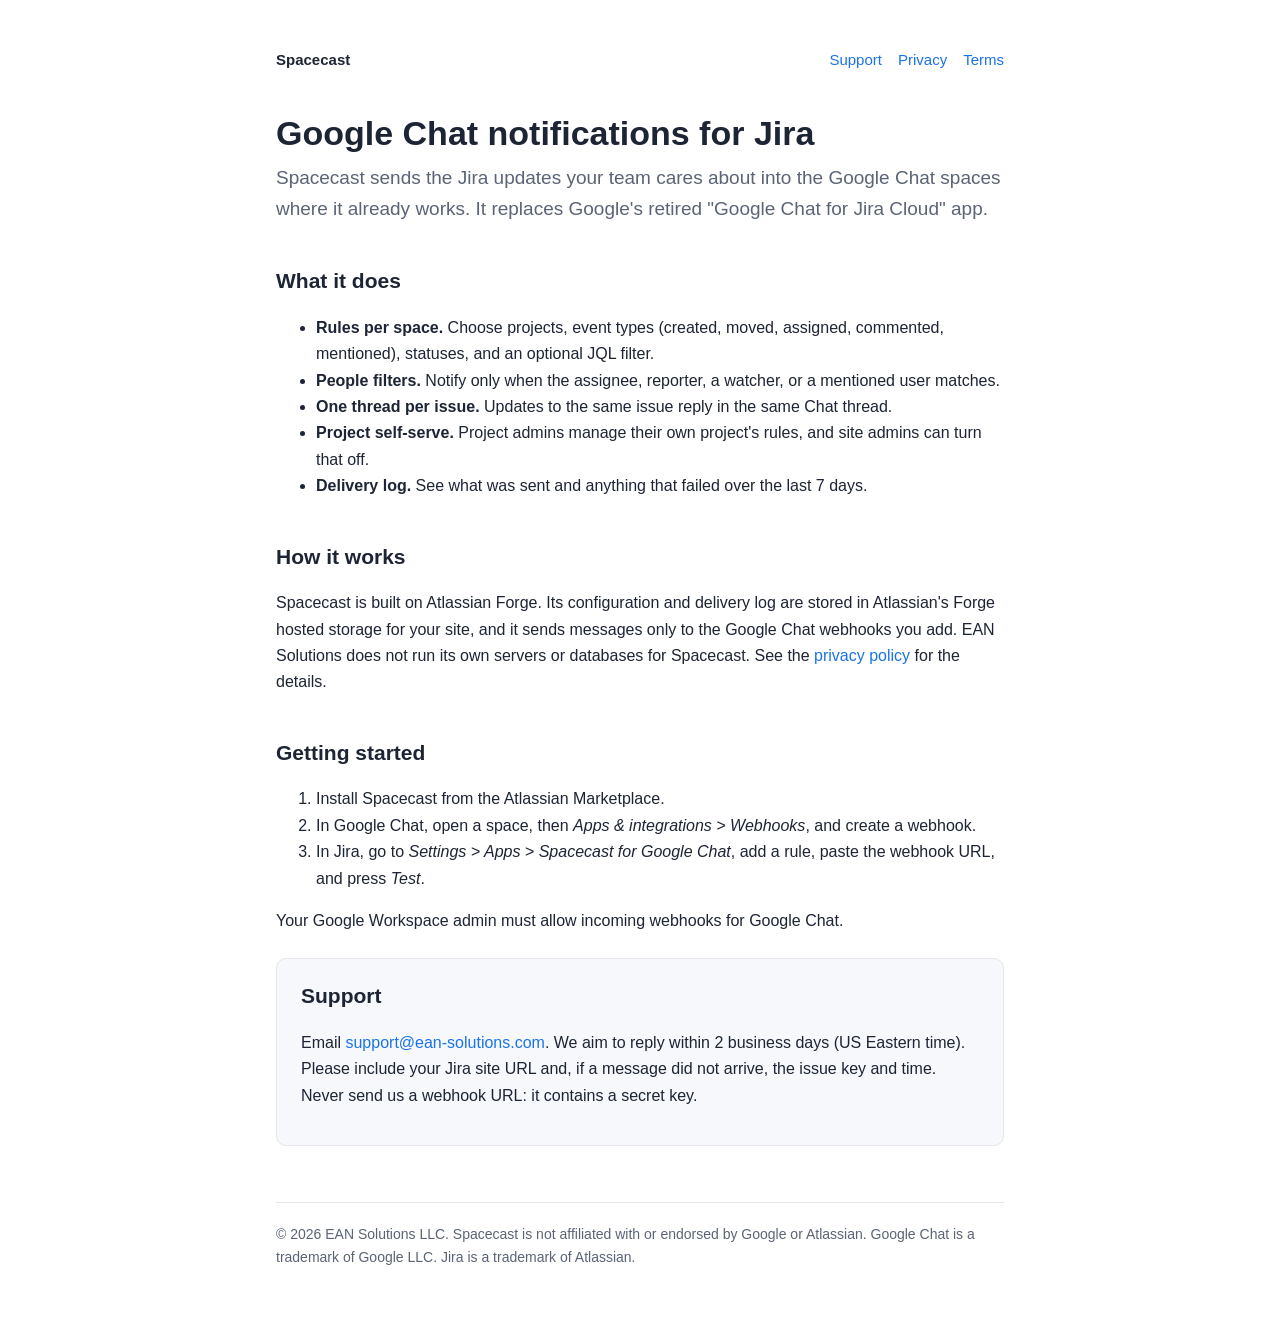
==== spacecast/index.html @ 5c9a68e7 "Add Spacecast homepage, privacy policy, and terms" ====
<!DOCTYPE html>
<html lang="en">
<head>
  <meta charset="utf-8" />
  <meta name="viewport" content="width=device-width, initial-scale=1" />
  <title>Spacecast for Google Chat</title>
  <meta name="description" content="Spacecast posts filtered Jira notifications into Google Chat spaces. Built by EAN Solutions LLC." />
  <link rel="stylesheet" href="style.css" />
</head>
<body>
<main>
  <nav>
    <a class="brand" href="./">Spacecast</a>
    <a href="#support">Support</a>
    <a href="privacy.html">Privacy</a>
    <a href="terms.html">Terms</a>
  </nav>

  <h1>Google Chat notifications for Jira</h1>
  <p class="lede">Spacecast sends the Jira updates your team cares about into the Google Chat spaces where it already works. It replaces Google's retired "Google Chat for Jira Cloud" app.</p>

  <h2>What it does</h2>
  <ul>
    <li><strong>Rules per space.</strong> Choose projects, event types (created, moved, assigned, commented, mentioned), statuses, and an optional JQL filter.</li>
    <li><strong>People filters.</strong> Notify only when the assignee, reporter, a watcher, or a mentioned user matches.</li>
    <li><strong>One thread per issue.</strong> Updates to the same issue reply in the same Chat thread.</li>
    <li><strong>Project self-serve.</strong> Project admins manage their own project's rules, and site admins can turn that off.</li>
    <li><strong>Delivery log.</strong> See what was sent and anything that failed over the last 7 days.</li>
  </ul>

  <h2>How it works</h2>
  <p>Spacecast is built on Atlassian Forge. Its configuration and delivery log are stored in Atlassian's Forge hosted storage for your site, and it sends messages only to the Google Chat webhooks you add. EAN Solutions does not run its own servers or databases for Spacecast. See the <a href="privacy.html">privacy policy</a> for the details.</p>

  <h2>Getting started</h2>
  <ol>
    <li>Install Spacecast from the Atlassian Marketplace.</li>
    <li>In Google Chat, open a space, then <em>Apps &amp; integrations &gt; Webhooks</em>, and create a webhook.</li>
    <li>In Jira, go to <em>Settings &gt; Apps &gt; Spacecast for Google Chat</em>, add a rule, paste the webhook URL, and press <em>Test</em>.</li>
  </ol>
  <p>Your Google Workspace admin must allow incoming webhooks for Google Chat.</p>

  <div class="card" id="support">
    <h2 style="margin-top:0">Support</h2>
    <p>Email <a href="mailto:support@ean-solutions.com">support@ean-solutions.com</a>. We aim to reply within 2 business days (US Eastern time). Please include your Jira site URL and, if a message did not arrive, the issue key and time. Never send us a webhook URL: it contains a secret key.</p>
  </div>

  <footer>
    &copy; 2026 EAN Solutions LLC. Spacecast is not affiliated with or endorsed by Google or Atlassian. Google Chat is a trademark of Google LLC. Jira is a trademark of Atlassian.
  </footer>
</main>
</body>
</html>
---- spacecast/style.css ----
:root {
  --bg: #ffffff;
  --text: #1d2433;
  --muted: #5b6475;
  --accent: #1a73e8;
  --rule: #e3e6eb;
  --card: #f6f8fb;
}

@media (prefers-color-scheme: dark) {
  :root {
    --bg: #12151b;
    --text: #e6e9ef;
    --muted: #9aa3b2;
    --accent: #8ab4f8;
    --rule: #2a2f39;
    --card: #1a1e26;
  }
}

* { box-sizing: border-box; }

body {
  margin: 0;
  background: var(--bg);
  color: var(--text);
  font: 16px/1.65 -apple-system, BlinkMacSystemFont, "Segoe UI", Roboto, Helvetica, Arial, sans-serif;
}

main {
  max-width: 760px;
  margin: 0 auto;
  padding: 48px 16px 64px;
}

nav {
  display: flex;
  flex-wrap: wrap;
  gap: 16px;
  margin-bottom: 40px;
  font-size: 15px;
}

nav .brand { font-weight: 700; color: var(--text); margin-right: auto; }

a { color: var(--accent); text-decoration: none; }
a:hover { text-decoration: underline; }

h1 { font-size: 34px; line-height: 1.2; margin: 0 0 8px; }
h2 { font-size: 21px; margin: 40px 0 8px; }
h3 { font-size: 17px; margin: 24px 0 4px; }

.lede { font-size: 19px; color: var(--muted); margin: 0 0 32px; }
.updated { color: var(--muted); font-size: 14px; margin: 0 0 32px; }

.card {
  background: var(--card);
  border: 1px solid var(--rule);
  border-radius: 10px;
  padding: 20px 24px;
  margin: 24px 0;
}

table { width: 100%; border-collapse: collapse; margin: 16px 0; font-size: 15px; }
th, td { text-align: left; vertical-align: top; padding: 10px 12px 10px 0; border-bottom: 1px solid var(--rule); }
th { font-weight: 600; }

.caps { text-transform: uppercase; font-size: 14px; }

footer {
  margin-top: 56px;
  padding-top: 20px;
  border-top: 1px solid var(--rule);
  color: var(--muted);
  font-size: 14px;
}

@media (max-width: 560px) {
  h1 { font-size: 28px; }
  table, thead, tbody, tr, th, td { display: block; }
  thead { display: none; }
  td { border-bottom: none; padding: 2px 0; }
  tr { border-bottom: 1px solid var(--rule); padding: 10px 0; }
}
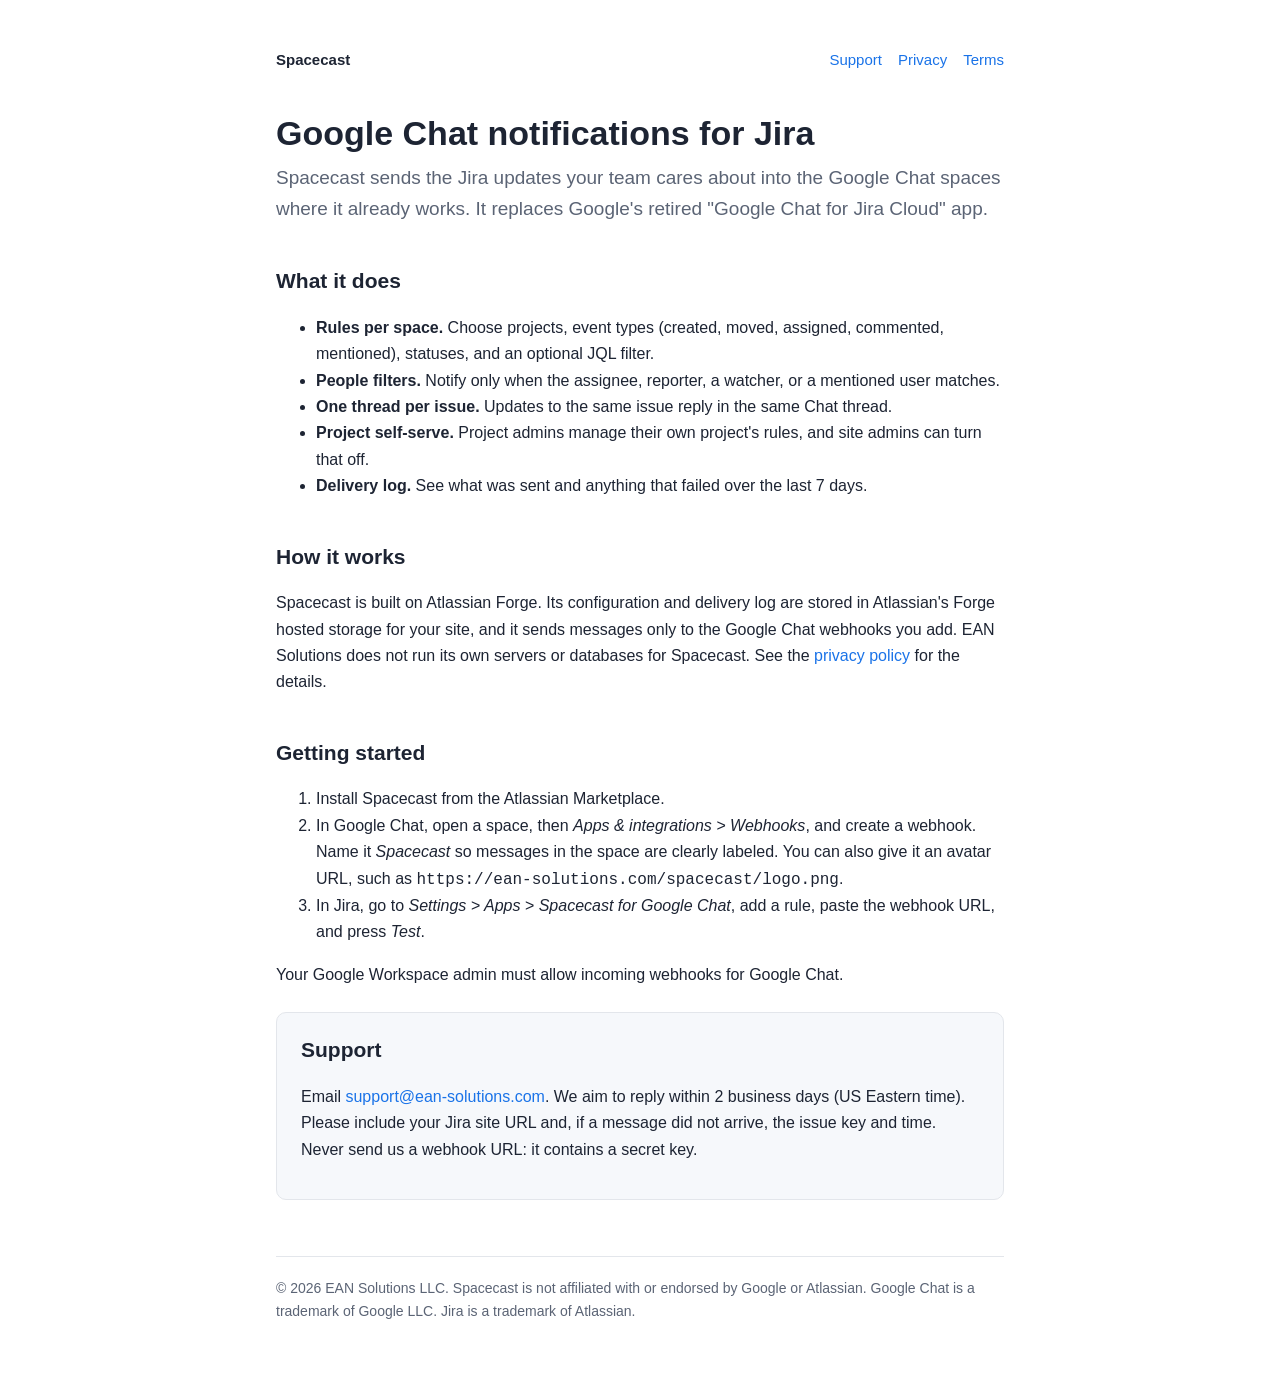
==== commit 72ad8721: "Spacecast: add Data Processing Addendum with SCCs, webhook naming tip" ====
--- a/spacecast/index.html
+++ b/spacecast/index.html
@@ -34,7 +34,7 @@
   <h2>Getting started</h2>
   <ol>
     <li>Install Spacecast from the Atlassian Marketplace.</li>
-    <li>In Google Chat, open a space, then <em>Apps &amp; integrations &gt; Webhooks</em>, and create a webhook.</li>
+    <li>In Google Chat, open a space, then <em>Apps &amp; integrations &gt; Webhooks</em>, and create a webhook. Name it <em>Spacecast</em> so messages in the space are clearly labeled. You can also give it an avatar URL, such as <code>https://ean-solutions.com/spacecast/logo.png</code>.</li>
     <li>In Jira, go to <em>Settings &gt; Apps &gt; Spacecast for Google Chat</em>, add a rule, paste the webhook URL, and press <em>Test</em>.</li>
   </ol>
   <p>Your Google Workspace admin must allow incoming webhooks for Google Chat.</p>
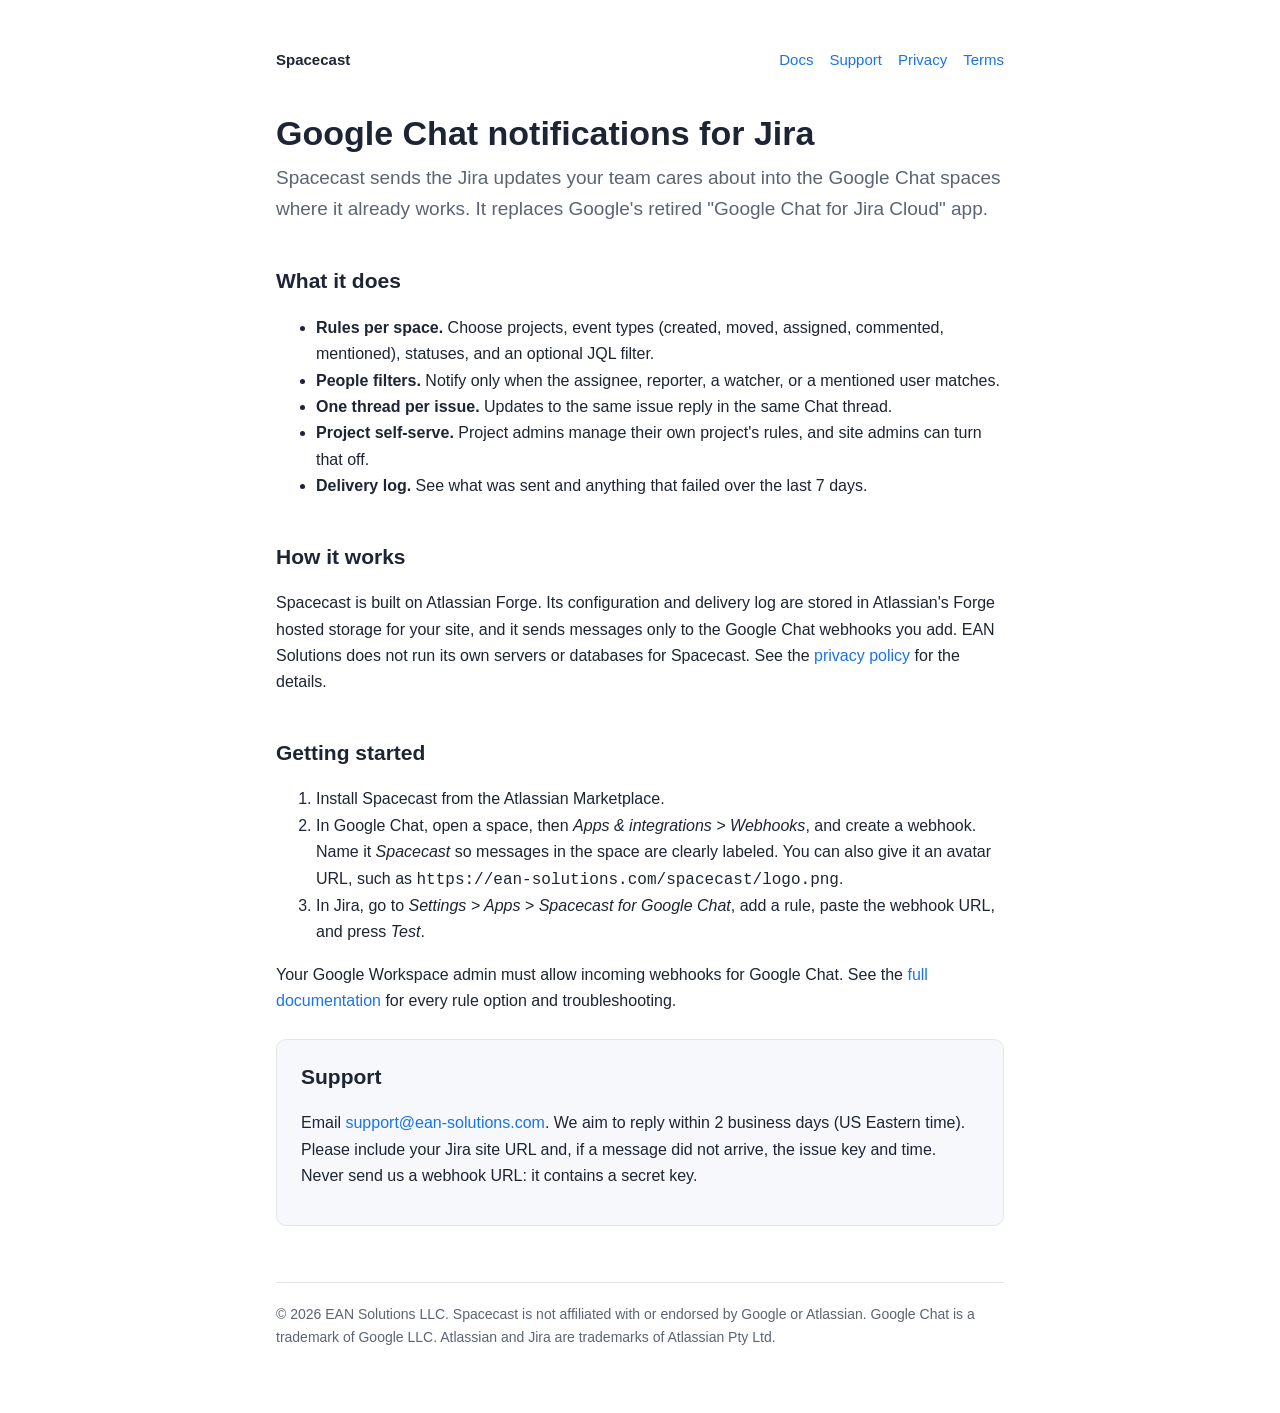
==== commit b8202b9e: "Spacecast: add full documentation page, Docs nav link, Atlassian trademark line Co-Authored-By: Clau" ====
--- a/spacecast/index.html
+++ b/spacecast/index.html
@@ -11,6 +11,7 @@
 <main>
   <nav>
     <a class="brand" href="./">Spacecast</a>
+    <a href="docs.html">Docs</a>
     <a href="#support">Support</a>
     <a href="privacy.html">Privacy</a>
     <a href="terms.html">Terms</a>
@@ -37,7 +38,7 @@
     <li>In Google Chat, open a space, then <em>Apps &amp; integrations &gt; Webhooks</em>, and create a webhook. Name it <em>Spacecast</em> so messages in the space are clearly labeled. You can also give it an avatar URL, such as <code>https://ean-solutions.com/spacecast/logo.png</code>.</li>
     <li>In Jira, go to <em>Settings &gt; Apps &gt; Spacecast for Google Chat</em>, add a rule, paste the webhook URL, and press <em>Test</em>.</li>
   </ol>
-  <p>Your Google Workspace admin must allow incoming webhooks for Google Chat.</p>
+  <p>Your Google Workspace admin must allow incoming webhooks for Google Chat. See the <a href="docs.html">full documentation</a> for every rule option and troubleshooting.</p>
 
   <div class="card" id="support">
     <h2 style="margin-top:0">Support</h2>
@@ -45,7 +46,7 @@
   </div>
 
   <footer>
-    &copy; 2026 EAN Solutions LLC. Spacecast is not affiliated with or endorsed by Google or Atlassian. Google Chat is a trademark of Google LLC. Jira is a trademark of Atlassian.
+    &copy; 2026 EAN Solutions LLC. Spacecast is not affiliated with or endorsed by Google or Atlassian. Google Chat is a trademark of Google LLC. Atlassian and Jira are trademarks of Atlassian Pty Ltd.
   </footer>
 </main>
 </body>
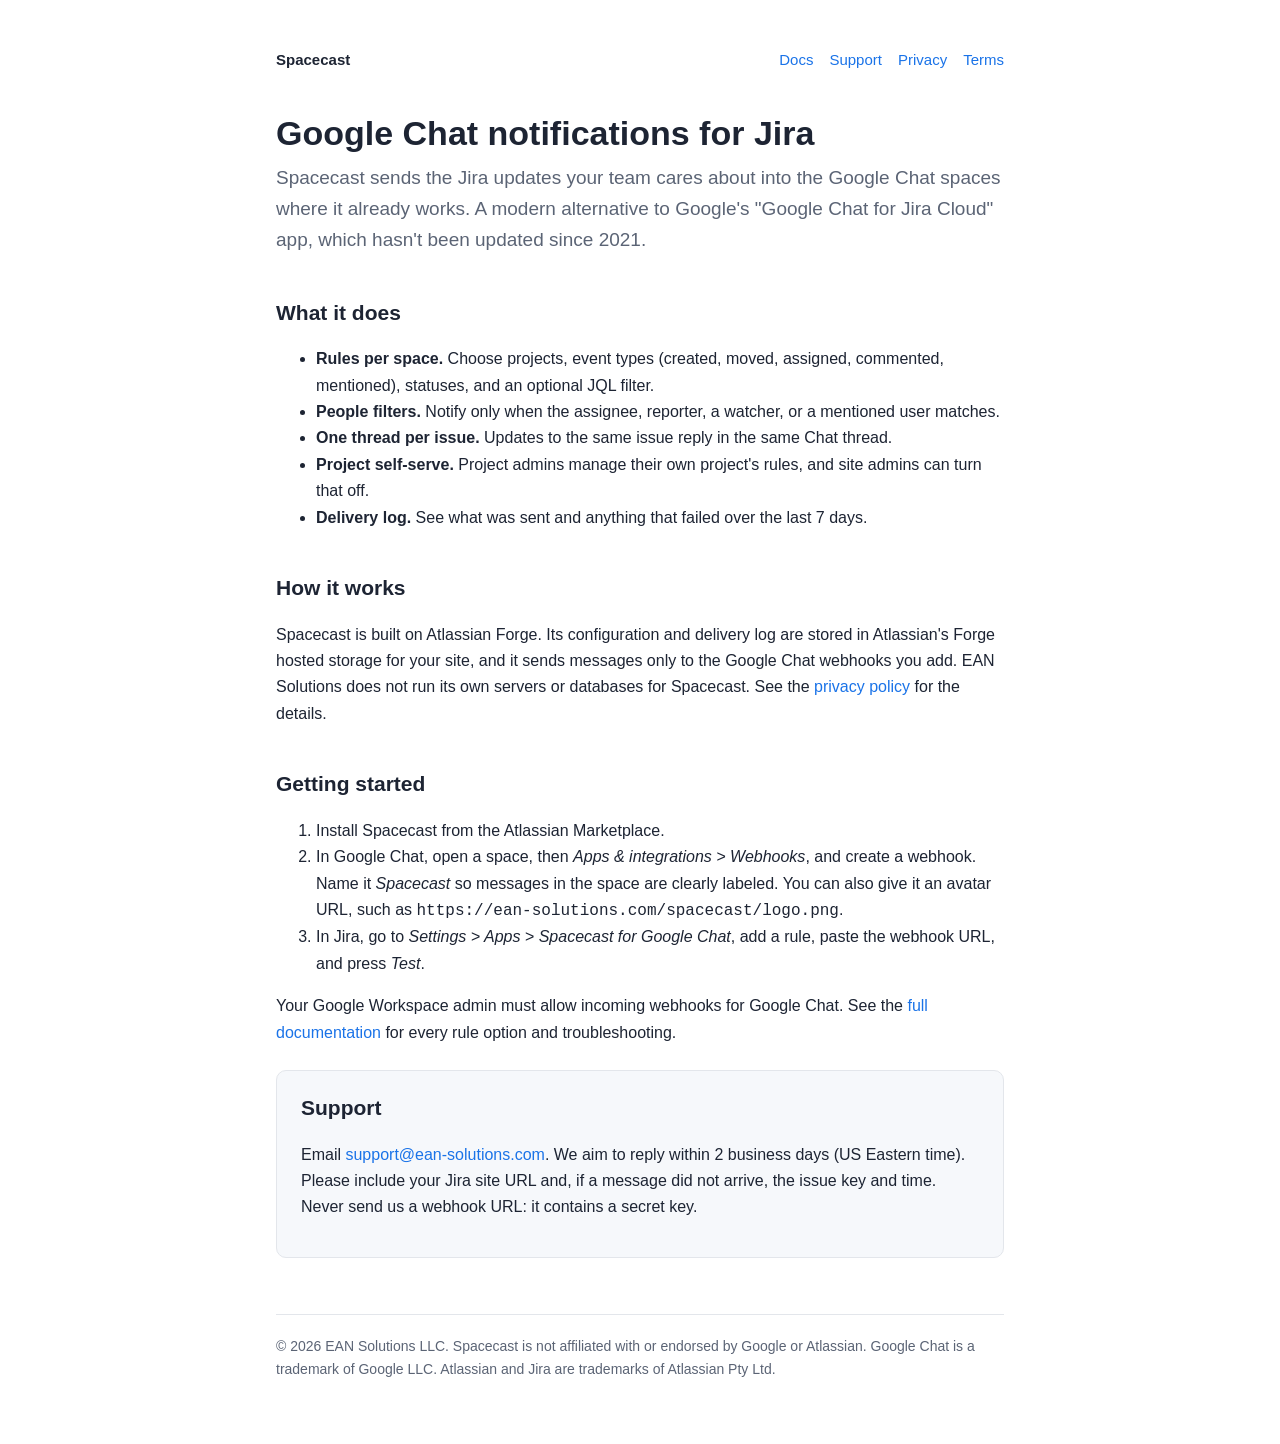
==== commit 5414b4d0: "Spacecast: describe Google's app accurately (not updated since 2021, not retired) Co-Authored-By: Cl" ====
--- a/spacecast/index.html
+++ b/spacecast/index.html
@@ -18,7 +18,7 @@
   </nav>
 
   <h1>Google Chat notifications for Jira</h1>
-  <p class="lede">Spacecast sends the Jira updates your team cares about into the Google Chat spaces where it already works. It replaces Google's retired "Google Chat for Jira Cloud" app.</p>
+  <p class="lede">Spacecast sends the Jira updates your team cares about into the Google Chat spaces where it already works. A modern alternative to Google's "Google Chat for Jira Cloud" app, which hasn't been updated since 2021.</p>
 
   <h2>What it does</h2>
   <ul>
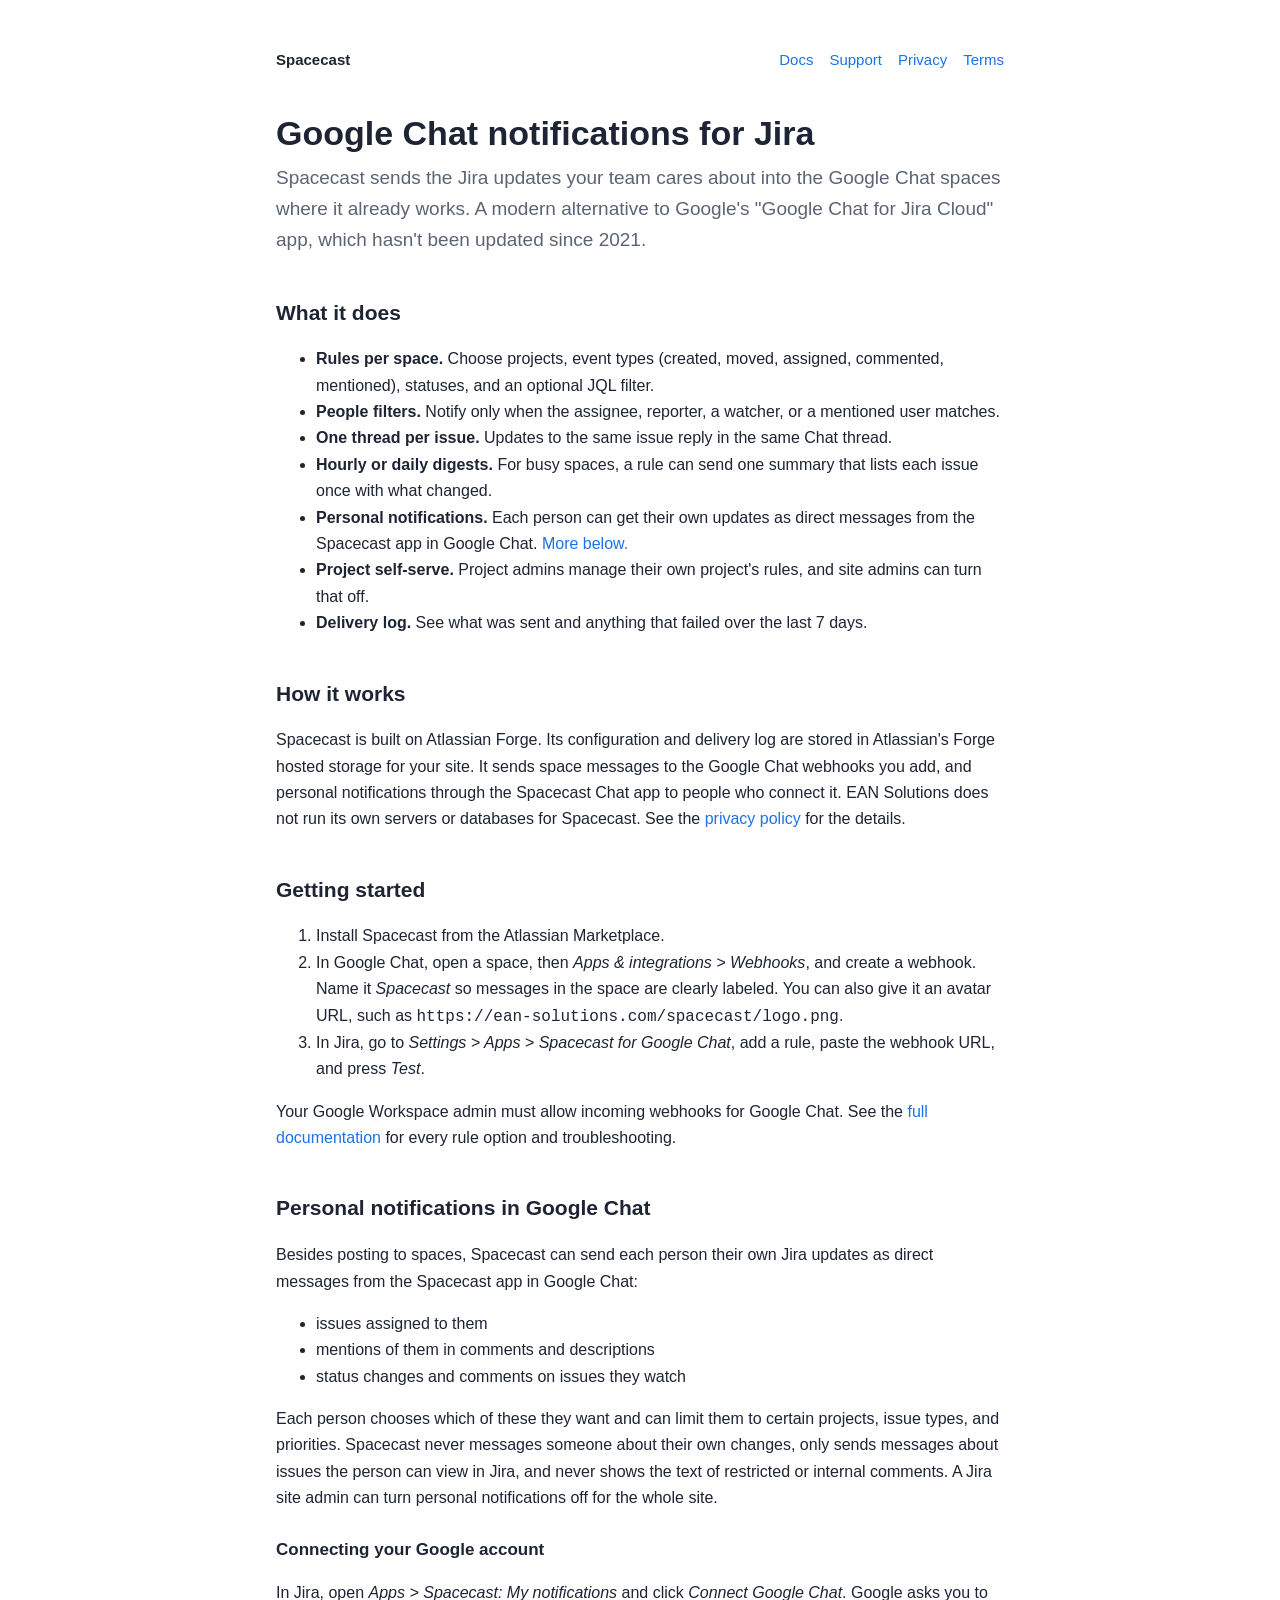
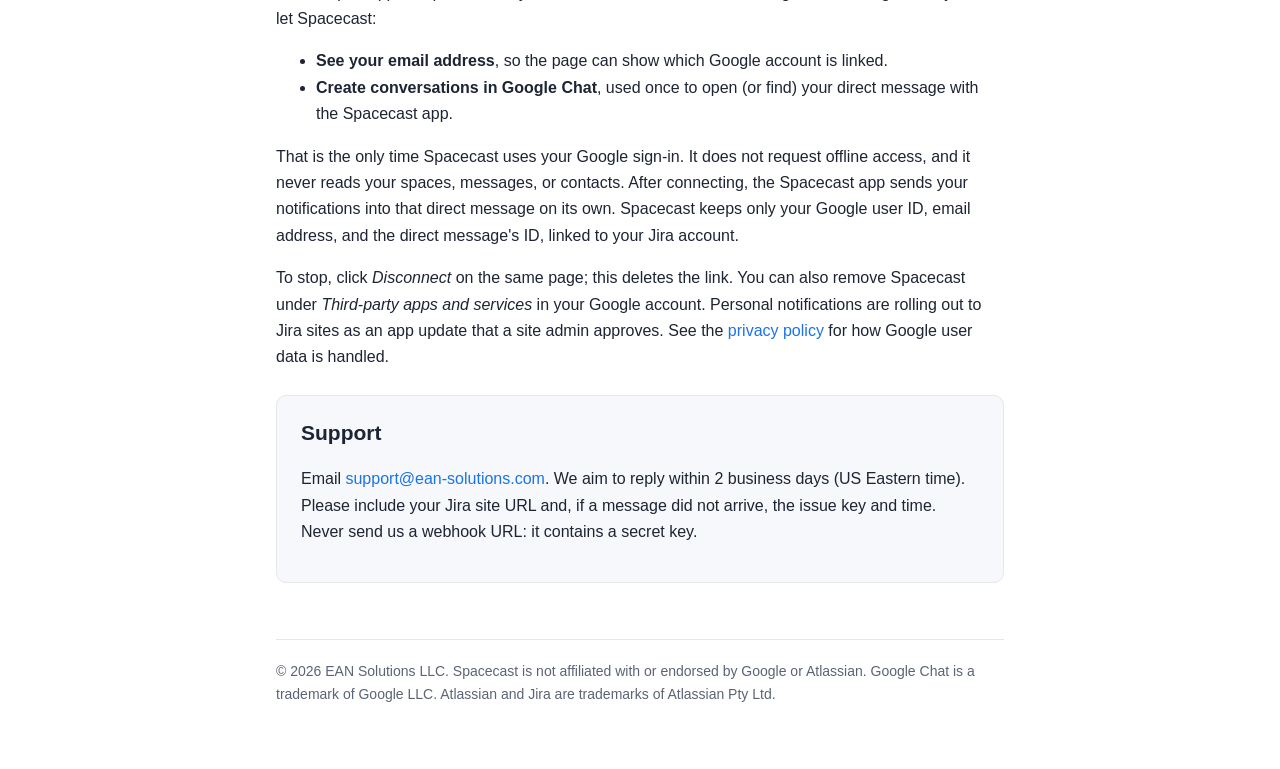
==== commit 77bedb48: "Spacecast site: personal notifications section and digest docs Co-Authored-By: Claude Opus 5.5 <nore" ====
--- a/spacecast/index.html
+++ b/spacecast/index.html
@@ -25,12 +25,14 @@
     <li><strong>Rules per space.</strong> Choose projects, event types (created, moved, assigned, commented, mentioned), statuses, and an optional JQL filter.</li>
     <li><strong>People filters.</strong> Notify only when the assignee, reporter, a watcher, or a mentioned user matches.</li>
     <li><strong>One thread per issue.</strong> Updates to the same issue reply in the same Chat thread.</li>
+    <li><strong>Hourly or daily digests.</strong> For busy spaces, a rule can send one summary that lists each issue once with what changed.</li>
+    <li><strong>Personal notifications.</strong> Each person can get their own updates as direct messages from the Spacecast app in Google Chat. <a href="#personal">More below.</a></li>
     <li><strong>Project self-serve.</strong> Project admins manage their own project's rules, and site admins can turn that off.</li>
     <li><strong>Delivery log.</strong> See what was sent and anything that failed over the last 7 days.</li>
   </ul>
 
   <h2>How it works</h2>
-  <p>Spacecast is built on Atlassian Forge. Its configuration and delivery log are stored in Atlassian's Forge hosted storage for your site, and it sends messages only to the Google Chat webhooks you add. EAN Solutions does not run its own servers or databases for Spacecast. See the <a href="privacy.html">privacy policy</a> for the details.</p>
+  <p>Spacecast is built on Atlassian Forge. Its configuration and delivery log are stored in Atlassian's Forge hosted storage for your site. It sends space messages to the Google Chat webhooks you add, and personal notifications through the Spacecast Chat app to people who connect it. EAN Solutions does not run its own servers or databases for Spacecast. See the <a href="privacy.html">privacy policy</a> for the details.</p>
 
   <h2>Getting started</h2>
   <ol>
@@ -39,6 +41,23 @@
     <li>In Jira, go to <em>Settings &gt; Apps &gt; Spacecast for Google Chat</em>, add a rule, paste the webhook URL, and press <em>Test</em>.</li>
   </ol>
   <p>Your Google Workspace admin must allow incoming webhooks for Google Chat. See the <a href="docs.html">full documentation</a> for every rule option and troubleshooting.</p>
+
+  <h2 id="personal">Personal notifications in Google Chat</h2>
+  <p>Besides posting to spaces, Spacecast can send each person their own Jira updates as direct messages from the Spacecast app in Google Chat:</p>
+  <ul>
+    <li>issues assigned to them</li>
+    <li>mentions of them in comments and descriptions</li>
+    <li>status changes and comments on issues they watch</li>
+  </ul>
+  <p>Each person chooses which of these they want and can limit them to certain projects, issue types, and priorities. Spacecast never messages someone about their own changes, only sends messages about issues the person can view in Jira, and never shows the text of restricted or internal comments. A Jira site admin can turn personal notifications off for the whole site.</p>
+  <h3>Connecting your Google account</h3>
+  <p>In Jira, open <em>Apps &gt; Spacecast: My notifications</em> and click <em>Connect Google Chat</em>. Google asks you to let Spacecast:</p>
+  <ul>
+    <li><strong>See your email address</strong>, so the page can show which Google account is linked.</li>
+    <li><strong>Create conversations in Google Chat</strong>, used once to open (or find) your direct message with the Spacecast app.</li>
+  </ul>
+  <p>That is the only time Spacecast uses your Google sign-in. It does not request offline access, and it never reads your spaces, messages, or contacts. After connecting, the Spacecast app sends your notifications into that direct message on its own. Spacecast keeps only your Google user ID, email address, and the direct message's ID, linked to your Jira account.</p>
+  <p>To stop, click <em>Disconnect</em> on the same page; this deletes the link. You can also remove Spacecast under <em>Third-party apps and services</em> in your Google account. Personal notifications are rolling out to Jira sites as an app update that a site admin approves. See the <a href="privacy.html">privacy policy</a> for how Google user data is handled.</p>
 
   <div class="card" id="support">
     <h2 style="margin-top:0">Support</h2>
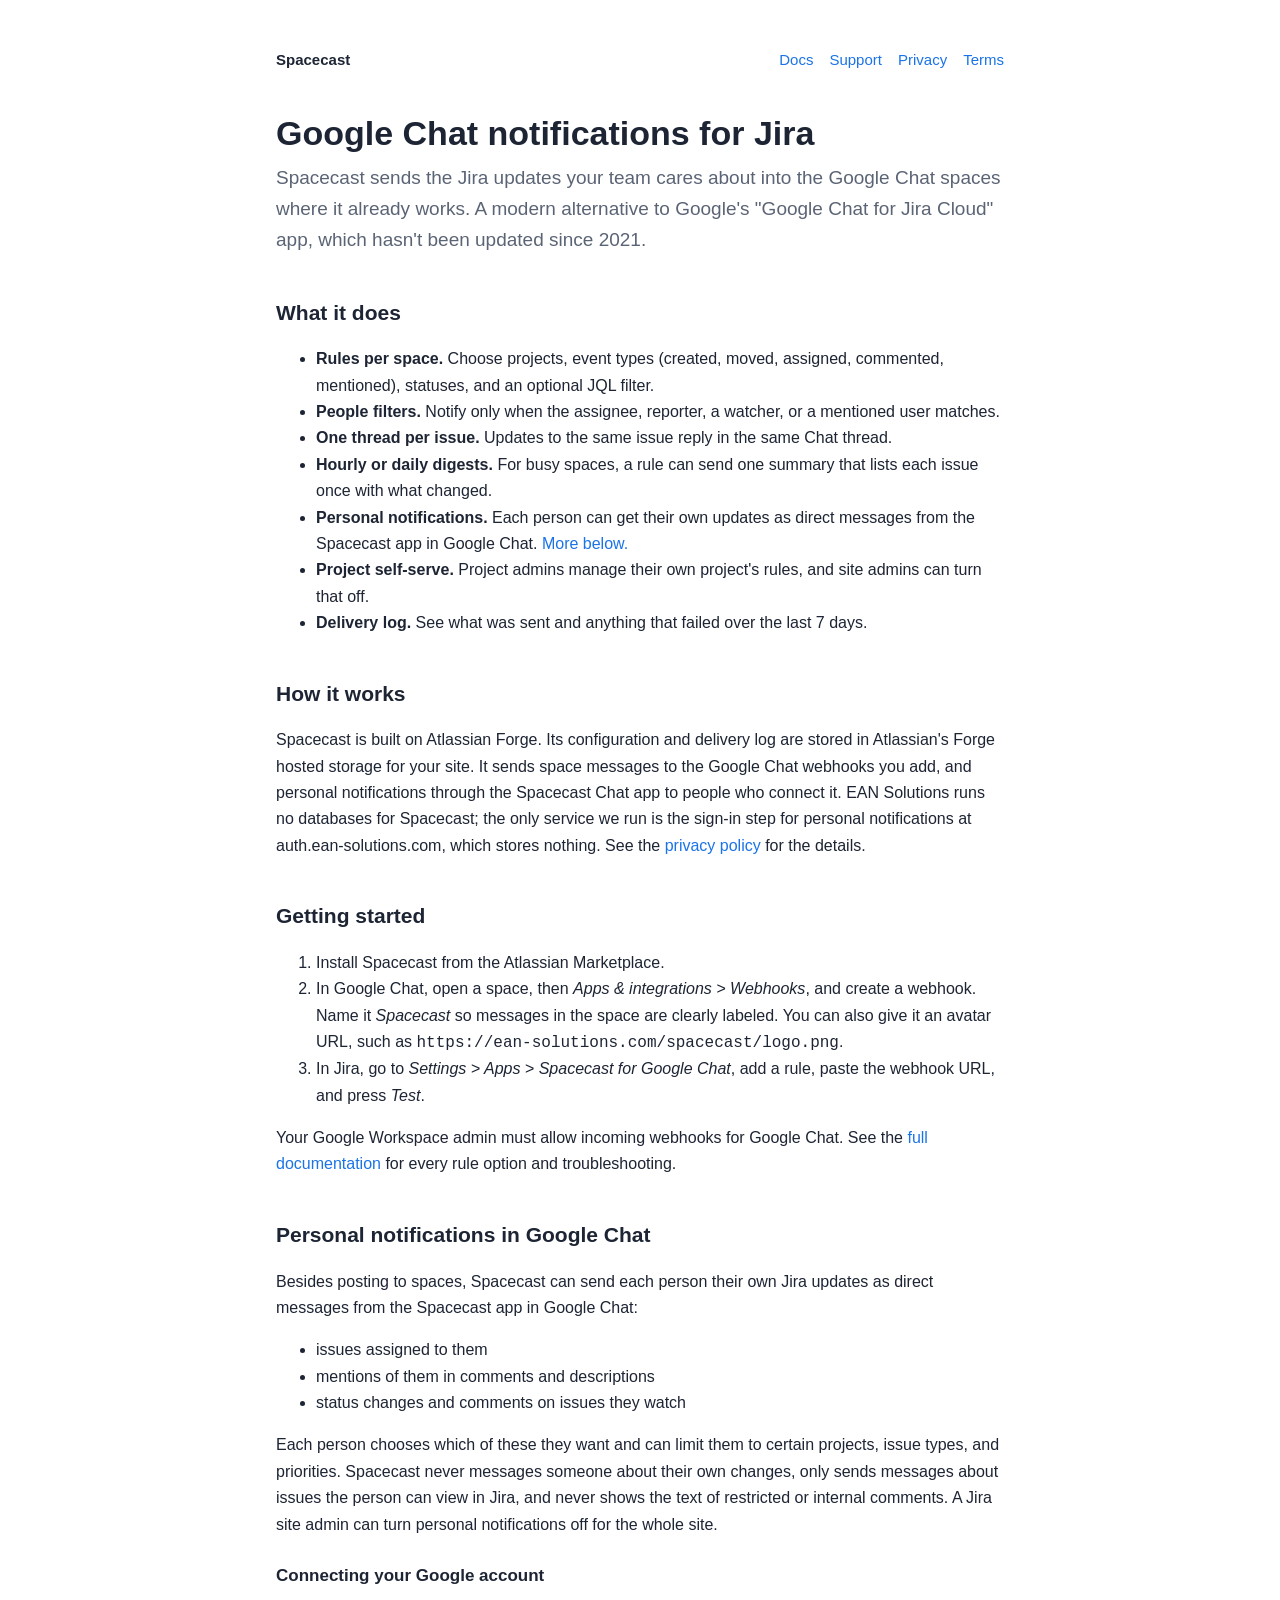
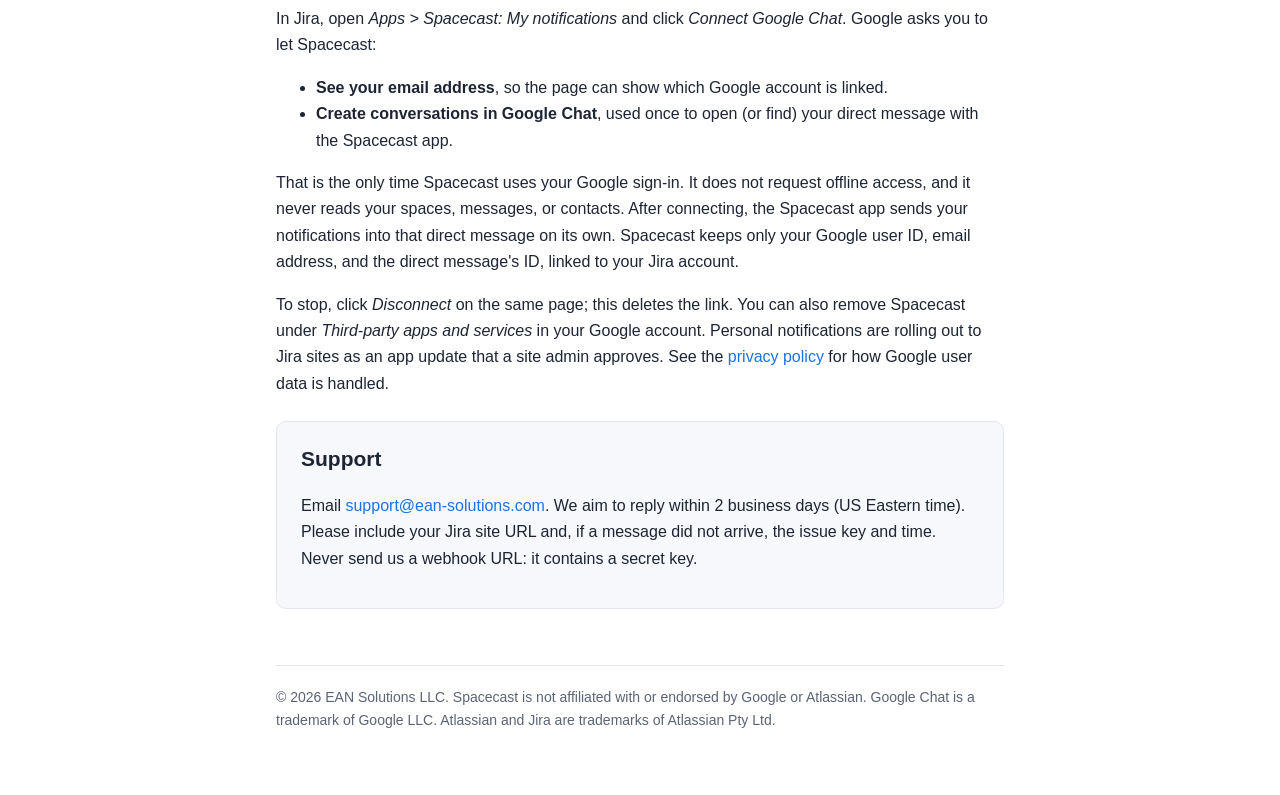
==== commit ad685972: "Spacecast: describe the sign-in relay (Vercel sub-processor) in privacy, DPA, site, docs Co-Authored" ====
--- a/spacecast/index.html
+++ b/spacecast/index.html
@@ -32,7 +32,7 @@
   </ul>
 
   <h2>How it works</h2>
-  <p>Spacecast is built on Atlassian Forge. Its configuration and delivery log are stored in Atlassian's Forge hosted storage for your site. It sends space messages to the Google Chat webhooks you add, and personal notifications through the Spacecast Chat app to people who connect it. EAN Solutions does not run its own servers or databases for Spacecast. See the <a href="privacy.html">privacy policy</a> for the details.</p>
+  <p>Spacecast is built on Atlassian Forge. Its configuration and delivery log are stored in Atlassian's Forge hosted storage for your site. It sends space messages to the Google Chat webhooks you add, and personal notifications through the Spacecast Chat app to people who connect it. EAN Solutions runs no databases for Spacecast; the only service we run is the sign-in step for personal notifications at auth.ean-solutions.com, which stores nothing. See the <a href="privacy.html">privacy policy</a> for the details.</p>
 
   <h2>Getting started</h2>
   <ol>
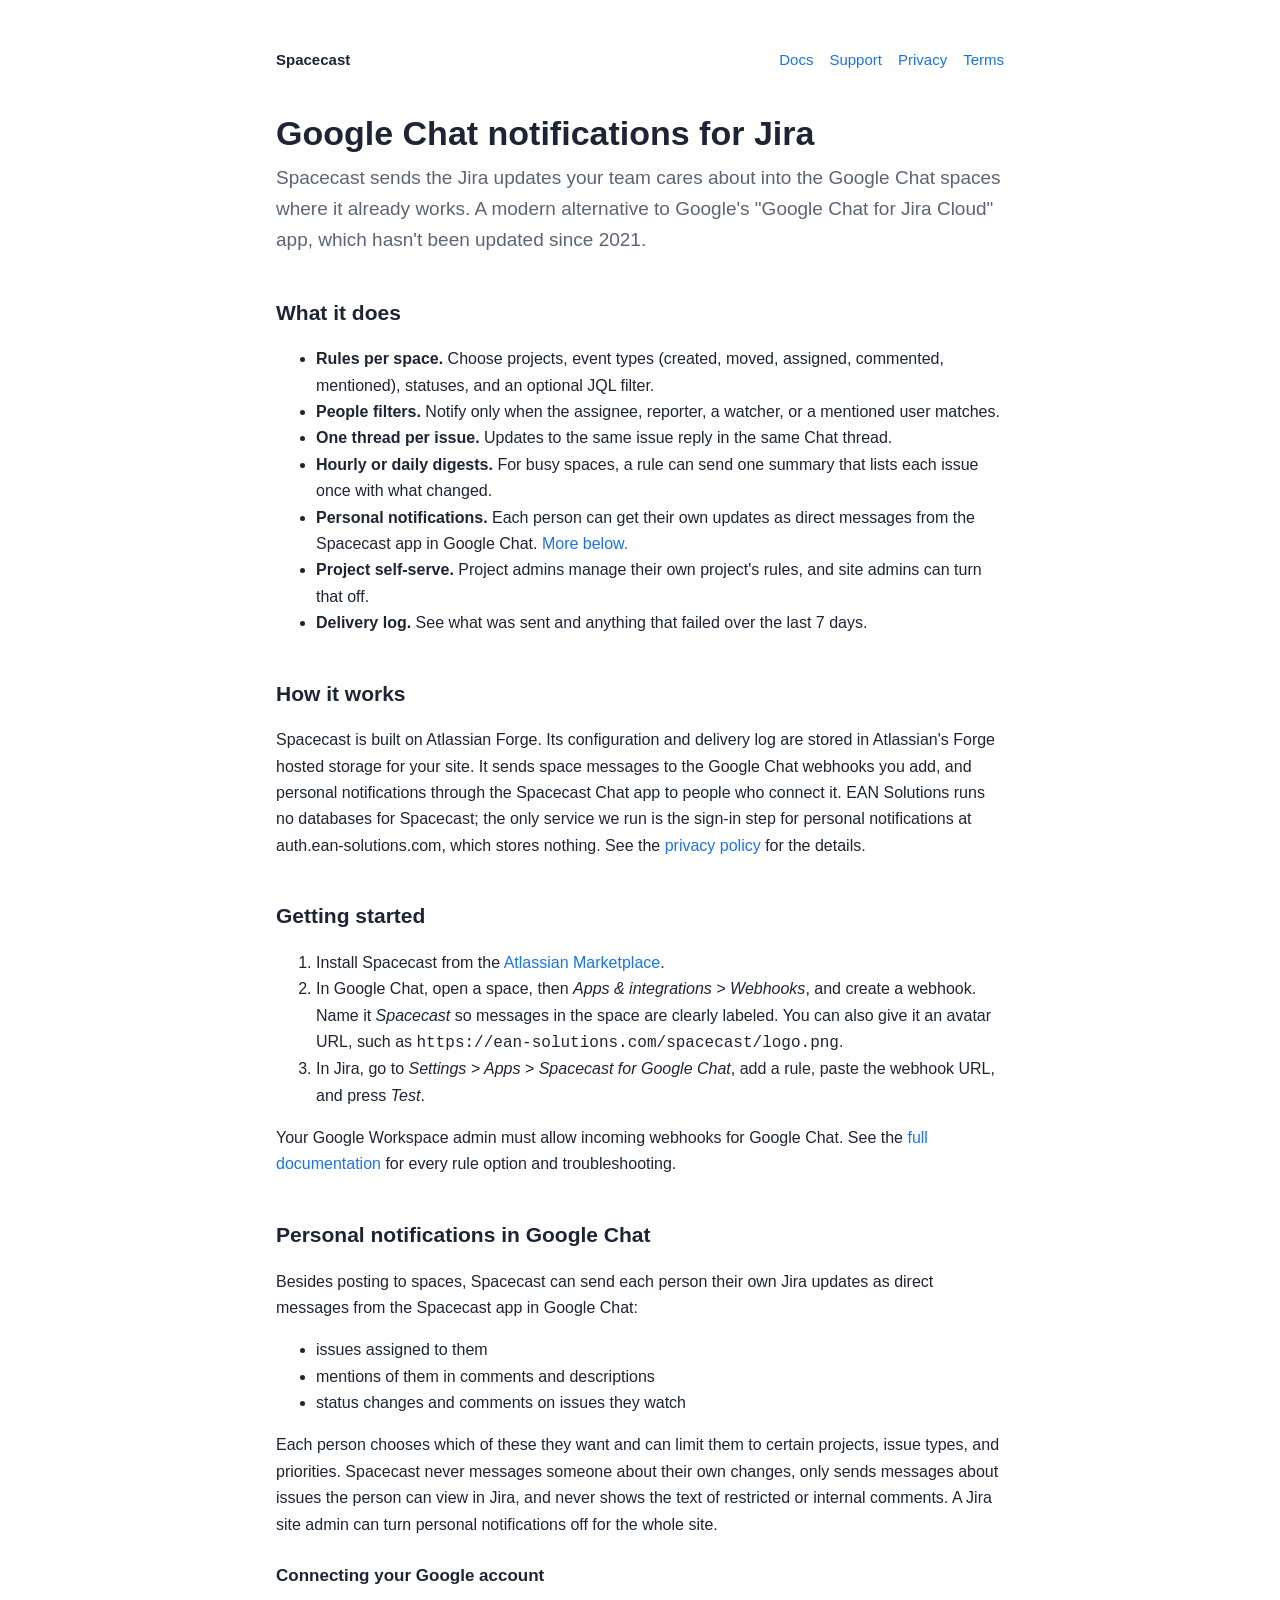
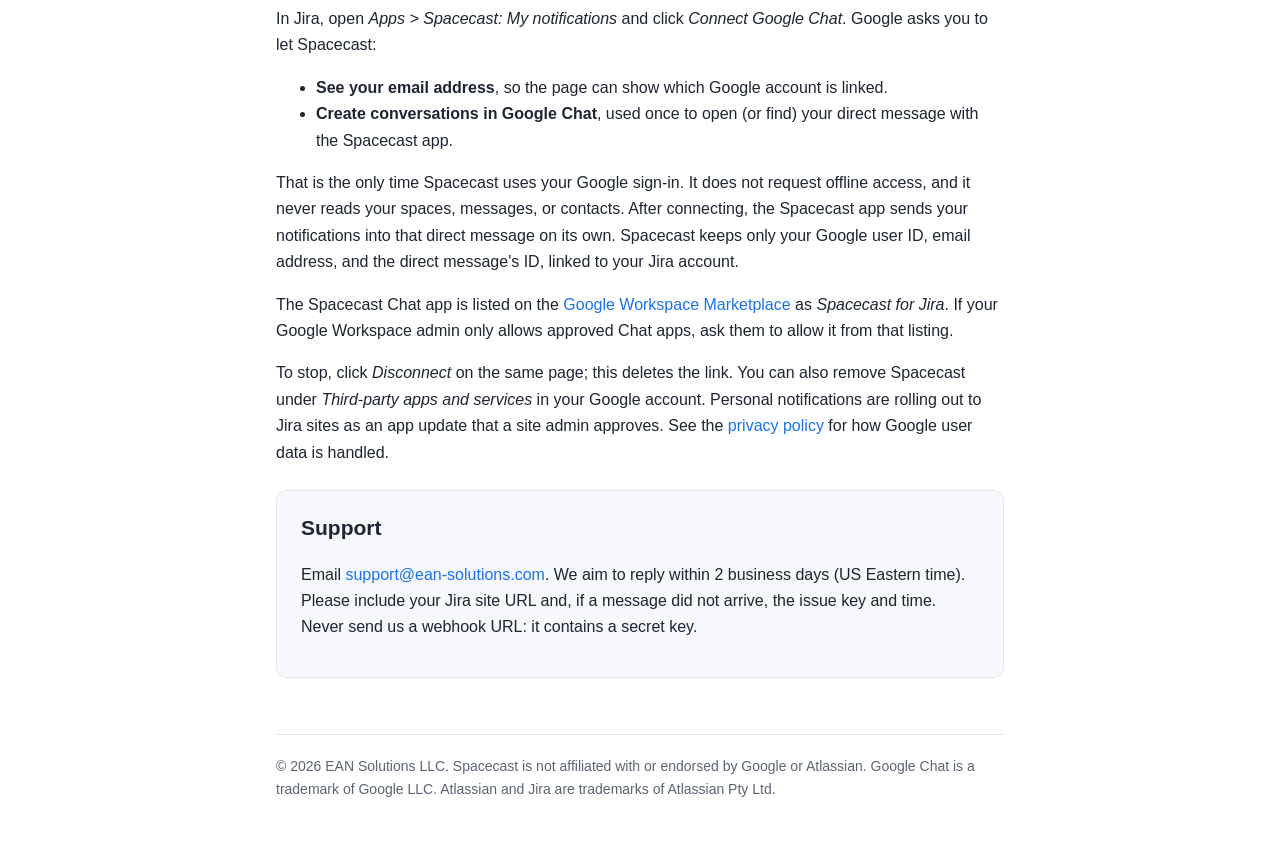
==== commit be22a522: "Spacecast: link the Atlassian and Google Workspace Marketplace listings Co-Authored-By: Claude Fable" ====
--- a/spacecast/index.html
+++ b/spacecast/index.html
@@ -36,7 +36,7 @@
 
   <h2>Getting started</h2>
   <ol>
-    <li>Install Spacecast from the Atlassian Marketplace.</li>
+    <li>Install Spacecast from the <a href="https://marketplace.atlassian.com/apps/3949353638/spacecast-google-chat-notifications-for-jira">Atlassian Marketplace</a>.</li>
     <li>In Google Chat, open a space, then <em>Apps &amp; integrations &gt; Webhooks</em>, and create a webhook. Name it <em>Spacecast</em> so messages in the space are clearly labeled. You can also give it an avatar URL, such as <code>https://ean-solutions.com/spacecast/logo.png</code>.</li>
     <li>In Jira, go to <em>Settings &gt; Apps &gt; Spacecast for Google Chat</em>, add a rule, paste the webhook URL, and press <em>Test</em>.</li>
   </ol>
@@ -57,6 +57,7 @@
     <li><strong>Create conversations in Google Chat</strong>, used once to open (or find) your direct message with the Spacecast app.</li>
   </ul>
   <p>That is the only time Spacecast uses your Google sign-in. It does not request offline access, and it never reads your spaces, messages, or contacts. After connecting, the Spacecast app sends your notifications into that direct message on its own. Spacecast keeps only your Google user ID, email address, and the direct message's ID, linked to your Jira account.</p>
+  <p>The Spacecast Chat app is listed on the <a href="https://workspace.google.com/marketplace/app/spacecast_for_jira/1006726347696">Google Workspace Marketplace</a> as <em>Spacecast for Jira</em>. If your Google Workspace admin only allows approved Chat apps, ask them to allow it from that listing.</p>
   <p>To stop, click <em>Disconnect</em> on the same page; this deletes the link. You can also remove Spacecast under <em>Third-party apps and services</em> in your Google account. Personal notifications are rolling out to Jira sites as an app update that a site admin approves. See the <a href="privacy.html">privacy policy</a> for how Google user data is handled.</p>
 
   <div class="card" id="support">
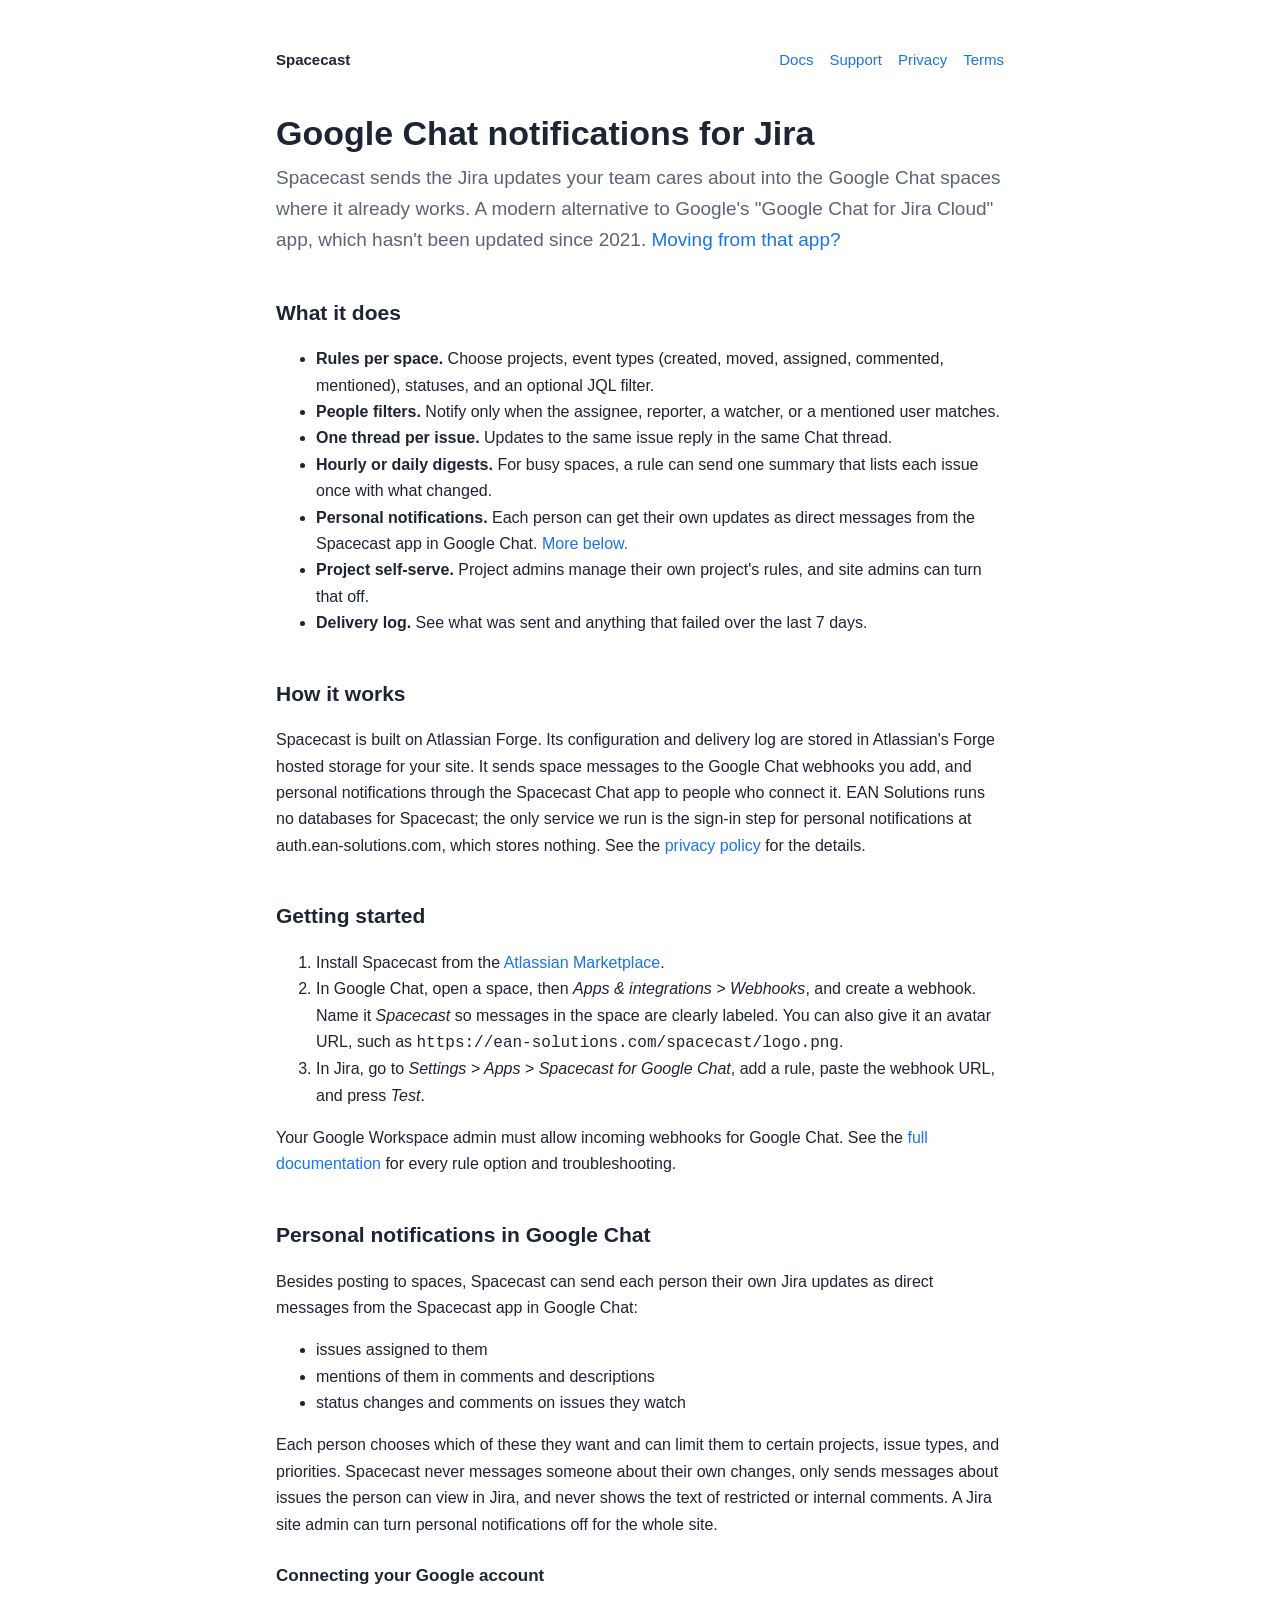
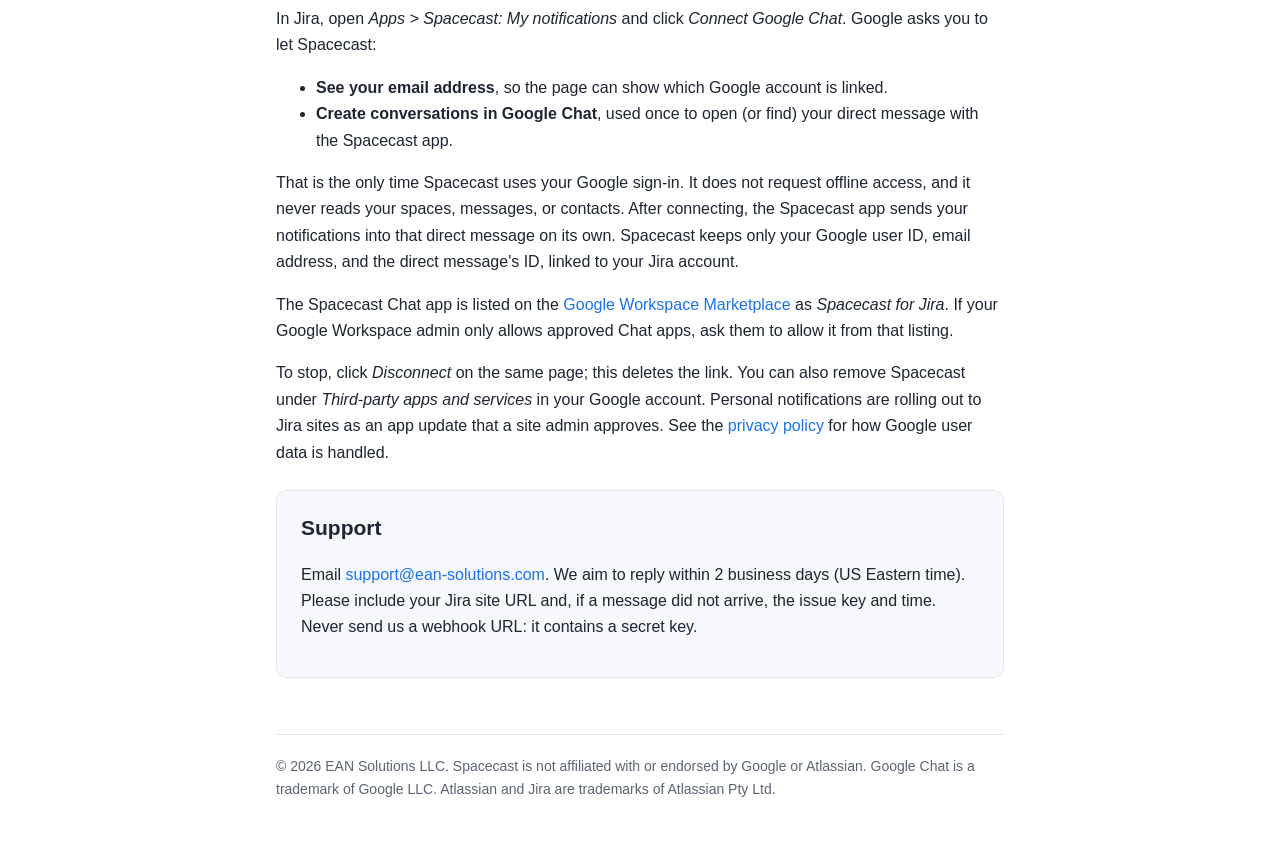
==== commit fed4f120: "Spacecast: migration page for Google Chat for Jira Cloud, sitemap, robots, homepage SEO Co-Authored-" ====
--- a/spacecast/index.html
+++ b/spacecast/index.html
@@ -3,8 +3,9 @@
 <head>
   <meta charset="utf-8" />
   <meta name="viewport" content="width=device-width, initial-scale=1" />
-  <title>Spacecast for Google Chat</title>
-  <meta name="description" content="Spacecast posts filtered Jira notifications into Google Chat spaces. Built by EAN Solutions LLC." />
+  <title>Spacecast: Google Chat notifications for Jira Cloud</title>
+  <meta name="description" content="Send Jira Cloud updates to Google Chat spaces and direct messages: per-space rules, JQL filters, one thread per issue, digests. A Forge alternative to Google Chat for Jira Cloud." />
+  <link rel="canonical" href="https://ean-solutions.com/spacecast/" />
   <link rel="stylesheet" href="style.css" />
 </head>
 <body>
@@ -18,7 +19,7 @@
   </nav>
 
   <h1>Google Chat notifications for Jira</h1>
-  <p class="lede">Spacecast sends the Jira updates your team cares about into the Google Chat spaces where it already works. A modern alternative to Google's "Google Chat for Jira Cloud" app, which hasn't been updated since 2021.</p>
+  <p class="lede">Spacecast sends the Jira updates your team cares about into the Google Chat spaces where it already works. A modern alternative to Google's "Google Chat for Jira Cloud" app, which hasn't been updated since 2021. <a href="google-chat-for-jira-cloud-alternative.html">Moving from that app?</a></p>
 
   <h2>What it does</h2>
   <ul>
